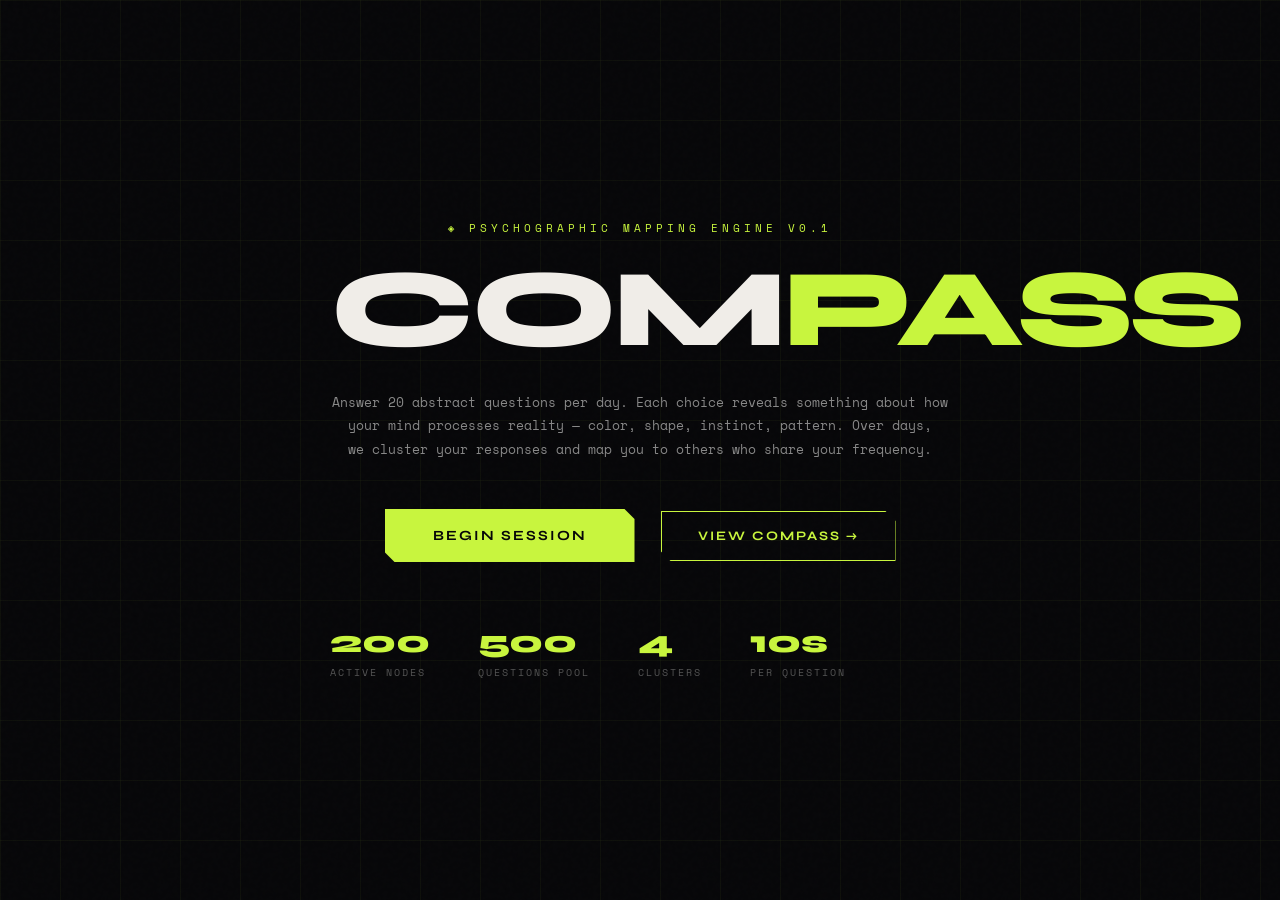
==== index.html @ 15a4ec9a "Initial commit: Psycho Compass - psychological archetype quiz with constellation map" ====
<!DOCTYPE html>
<html lang="en">
<head>
  <meta charset="UTF-8">
  <meta name="viewport" content="width=device-width, initial-scale=1.0">
  <title>COMPASS — Psychographic Cluster Engine</title>
  <link href="https://fonts.googleapis.com/css2?family=Space+Mono:ital,wght@0,400;0,700;1,400&family=Syne:wght@400;700;800&display=swap" rel="stylesheet">
  <link rel="stylesheet" href="styles.css">
</head>
<body>

<!-- TIMEOUT FLASH -->
<div class="timeout-flash" id="timeout-flash"></div>

<!-- TOOLTIP -->
<div class="tooltip" id="tooltip">
  <div class="tooltip-name" id="tt-name"></div>
  <div class="tooltip-cluster" id="tt-cluster"></div>
  <div class="tooltip-sim" id="tt-sim"></div>
</div>

<!-- ══════════════ INTRO SCREEN ══════════════ -->
<div class="screen active" id="screen-intro">
  <div class="grid-bg"></div>
  <div class="noise"></div>
  <div class="intro-content">
    <div class="intro-label">◈ Psychographic Mapping Engine v0.1</div>
    <h1 class="intro-title">COM<span>PASS</span></h1>
    <p class="intro-desc">
      Answer 20 abstract questions per day. Each choice reveals something about how<br>
      your mind processes reality — color, shape, instinct, pattern. Over days,<br>
      we cluster your responses and map you to others who share your frequency.
    </p>
    <div>
      <button class="btn-primary" onclick="startQuiz()">BEGIN SESSION</button>
      <button class="btn-secondary" onclick="skipToCompass()">VIEW COMPASS →</button>
    </div>
    <div class="stats-row">
      <div class="stat">
        <div class="stat-num">200</div>
        <div class="stat-label">Active nodes</div>
      </div>
      <div class="stat">
        <div class="stat-num">500</div>
        <div class="stat-label">Questions pool</div>
      </div>
      <div class="stat">
        <div class="stat-num">4</div>
        <div class="stat-label">Clusters</div>
      </div>
      <div class="stat">
        <div class="stat-num">10s</div>
        <div class="stat-label">Per question</div>
      </div>
    </div>
  </div>
</div>

<!-- ══════════════ QUESTION SCREEN ══════════════ -->
<div class="screen" id="screen-question">
  <div class="q-bg-pulse" id="q-bg-pulse"></div>
  <div class="q-container">
    <div class="q-header">
      <div class="q-progress-wrap">
        <div class="q-progress-bar" id="q-progress-bar"></div>
      </div>
      <div class="q-counter" id="q-counter">01 / 20</div>
      <div class="q-timer-ring" id="timer-ring">
        <svg viewBox="0 0 48 48" width="56" height="56">
          <circle class="ring-bg" cx="24" cy="24" r="22"/>
          <circle class="ring-fill" id="ring-fill" cx="24" cy="24" r="22"/>
        </svg>
        <div class="q-timer-text" id="timer-text">10</div>
      </div>
    </div>
    <div id="q-content" class="q-enter">
      <div class="q-category" id="q-category">VISUAL PREFERENCE</div>
      <div class="q-text" id="q-text">Which color speaks to you right now?</div>
      <div class="q-options" id="q-options"></div>
    </div>
    <div style="margin-top: 32px; display: flex; justify-content: space-between; align-items: center;">
      <div class="day-chips" id="day-chips"></div>
      <div style="font-size: 10px; color: #333; letter-spacing: 2px;">SKIP WITH ↵</div>
    </div>
  </div>
</div>

<!-- ══════════════ PROCESSING SCREEN ══════════════ -->
<div class="screen" id="screen-processing">
  <div class="processing-title">◈ CLUSTERING RESPONSES</div>
  <div class="processing-visual">
    <div class="proc-ring"></div>
    <div class="proc-ring"></div>
    <div class="proc-ring"></div>
    <div class="proc-ring"></div>
    <div class="proc-center" id="proc-pct">0%</div>
  </div>
  <div id="proc-log-1" class="proc-log">Initializing 200 bot profiles...</div>
  <div id="proc-log-2" class="proc-log">Generating response vectors...</div>
  <div id="proc-log-3" class="proc-log">Running K-means clustering...</div>
  <div id="proc-log-4" class="proc-log">Projecting to 2D manifold (UMAP)...</div>
  <div id="proc-log-5" class="proc-log">Placing nodes on compass...</div>
  <div class="proc-bar-wrap">
    <div class="proc-bar" id="proc-bar"></div>
  </div>
</div>

<!-- ══════════════ COMPASS SCREEN ══════════════ -->
<div class="screen" id="screen-compass">
  <div class="compass-header">
    <div>
      <div style="font-size:10px;letter-spacing:3px;color:#555;text-transform:uppercase;margin-bottom:4px;">◈ Session complete — Day 1 of 20</div>
      <div class="compass-title">YOUR COM<span>PASS</span></div>
    </div>
    <div style="display:flex;gap:12px;align-items:center;">
      <div id="user-cluster-badge" style="padding:8px 20px;font-size:11px;letter-spacing:2px;text-transform:uppercase;border:1px solid var(--acid);color:var(--acid);">CLUSTER: —</div>
      <button class="btn-secondary" onclick="showScreen('screen-intro')" style="margin:0;">NEW SESSION</button>
    </div>
  </div>
  <div class="compass-layout">
    <div class="compass-wrap" id="compass-wrap">
      <canvas id="compass-canvas"></canvas>
    </div>
    <div class="compass-legend" id="compass-legend" style="overflow-y:auto;max-height:80vh;">
      <div class="sidebar-section">
        <div class="sidebar-title">Cluster Map</div>
        <div id="cluster-cards"></div>
      </div>
      <div class="sidebar-section">
        <div class="sidebar-title">Your Matches</div>
        <div id="match-list"></div>
      </div>
      <div class="sidebar-section">
        <div class="sidebar-title">Progress</div>
        <div style="font-size:11px;color:#666;margin-bottom:12px;">Cluster confidence improves with more sessions</div>
        <div style="display:flex;gap:4px;">
          <div style="flex:1;height:4px;background:var(--acid);border-radius:2px;"></div>
          <div style="flex:1;height:4px;background:var(--border);border-radius:2px;"></div>
          <div style="flex:1;height:4px;background:var(--border);border-radius:2px;"></div>
          <div style="flex:1;height:4px;background:var(--border);border-radius:2px;"></div>
          <div style="flex:1;height:4px;background:var(--border);border-radius:2px;"></div>
        </div>
        <div style="display:flex;justify-content:space-between;margin-top:6px;font-size:9px;color:#444;">
          <span>D1</span><span>D5</span><span>D10</span><span>D15</span><span>D20</span>
        </div>
      </div>
    </div>
  </div>
</div>

<script src="data.js"></script>
<script src="engine.js"></script>
<script src="app.js"></script>
</body>
</html>
---- styles.css ----
/* ══════════════════════════════════════════════════════
   COMPASS — Psychographic Cluster Engine
   styles.css
   ══════════════════════════════════════════════════════ */

:root {
  --black: #060608;
  --white: #f0ede8;
  --acid: #c8f53e;
  --pink: #ff3d6e;
  --blue: #1a8cff;
  --orange: #ff6b35;
  --muted: #2a2a30;
  --border: #333340;
}

* { margin: 0; padding: 0; box-sizing: border-box; }

body {
  background: var(--black);
  color: var(--white);
  font-family: 'Space Mono', monospace;
  min-height: 100vh;
  overflow-x: hidden;
}

/* ── Screens ─────────────────────────────────────── */
.screen { display: none; min-height: 100vh; }
.screen.active { display: flex; flex-direction: column; }

/* ── Intro ───────────────────────────────────────── */
#screen-intro {
  align-items: center;
  justify-content: center;
  text-align: center;
  position: relative;
  overflow: hidden;
}

.grid-bg {
  position: absolute;
  inset: 0;
  background-image:
    linear-gradient(rgba(200,245,62,0.04) 1px, transparent 1px),
    linear-gradient(90deg, rgba(200,245,62,0.04) 1px, transparent 1px);
  background-size: 60px 60px;
  animation: gridPulse 8s ease-in-out infinite;
}
@keyframes gridPulse {
  0%,100% { opacity: 0.4; }
  50% { opacity: 1; }
}

.noise {
  position: absolute;
  inset: 0;
  background-image: url("data:image/svg+xml,%3Csvg viewBox='0 0 200 200' xmlns='http://www.w3.org/2000/svg'%3E%3Cfilter id='n'%3E%3CfeTurbulence type='fractalNoise' baseFrequency='0.9' numOctaves='4' stitchTiles='stitch'/%3E%3C/filter%3E%3Crect width='100%25' height='100%25' filter='url(%23n)' opacity='0.03'/%3E%3C/svg%3E");
  opacity: 0.5;
  pointer-events: none;
}

.intro-content { position: relative; z-index: 1; max-width: 700px; padding: 40px; }

.intro-label {
  font-size: 11px;
  letter-spacing: 4px;
  color: var(--acid);
  text-transform: uppercase;
  margin-bottom: 24px;
  opacity: 0;
  animation: fadeUp 0.8s 0.2s forwards;
}

.intro-title {
  font-family: 'Syne', sans-serif;
  font-size: clamp(60px, 12vw, 110px);
  font-weight: 800;
  line-height: 0.9;
  letter-spacing: -4px;
  margin-bottom: 32px;
  opacity: 0;
  animation: fadeUp 0.8s 0.4s forwards;
}
.intro-title span { color: var(--acid); }

.intro-desc {
  font-size: 13px;
  line-height: 1.8;
  color: #888;
  margin-bottom: 48px;
  opacity: 0;
  animation: fadeUp 0.8s 0.6s forwards;
}

.stats-row {
  display: flex;
  gap: 48px;
  margin-top: 60px;
  opacity: 0;
  animation: fadeUp 0.8s 1s forwards;
}
.stat { text-align: left; }
.stat-num { font-family: 'Syne', sans-serif; font-size: 32px; font-weight: 800; color: var(--acid); }
.stat-label { font-size: 10px; letter-spacing: 2px; color: #555; text-transform: uppercase; margin-top: 4px; }

@keyframes fadeUp {
  from { opacity: 0; transform: translateY(20px); }
  to { opacity: 1; transform: translateY(0); }
}

/* ── Buttons ─────────────────────────────────────── */
.btn-primary {
  display: inline-block;
  padding: 18px 48px;
  background: var(--acid);
  color: var(--black);
  font-family: 'Syne', sans-serif;
  font-weight: 700;
  font-size: 14px;
  letter-spacing: 2px;
  text-transform: uppercase;
  cursor: pointer;
  border: none;
  transition: all 0.2s;
  opacity: 0;
  animation: fadeUp 0.8s 0.8s forwards;
  clip-path: polygon(0 0, calc(100% - 10px) 0, 100% 10px, 100% 100%, 10px 100%, 0 calc(100% - 10px));
}
.btn-primary:hover { background: var(--white); transform: translate(-2px, -2px); }

.btn-secondary {
  display: inline-block;
  padding: 16px 36px;
  background: transparent;
  color: var(--acid);
  font-family: 'Syne', sans-serif;
  font-weight: 700;
  font-size: 13px;
  letter-spacing: 2px;
  text-transform: uppercase;
  cursor: pointer;
  border: 1px solid var(--acid);
  transition: all 0.2s;
  margin-left: 16px;
  clip-path: polygon(0 0, calc(100% - 10px) 0, 100% 10px, 100% 100%, 10px 100%, 0 calc(100% - 10px));
}
.btn-secondary:hover { background: rgba(200,245,62,0.1); }

/* ── Question Screen ─────────────────────────────── */
#screen-question {
  align-items: center;
  justify-content: center;
  padding: 40px;
  position: relative;
  overflow: hidden;
}

.q-bg-pulse {
  position: absolute;
  inset: 0;
  background: radial-gradient(circle at var(--mx, 50%) var(--my, 50%), rgba(200,245,62,0.03) 0%, transparent 60%);
  transition: background 0.5s;
}

.q-container { position: relative; z-index: 1; width: 100%; max-width: 680px; }

.q-header {
  display: flex;
  justify-content: space-between;
  align-items: center;
  margin-bottom: 48px;
}

.q-progress-wrap {
  flex: 1;
  height: 2px;
  background: var(--border);
  position: relative;
  overflow: hidden;
}
.q-progress-bar {
  height: 100%;
  background: var(--acid);
  transition: width 0.3s;
  position: relative;
}
.q-progress-bar::after {
  content: '';
  position: absolute;
  right: 0; top: -2px;
  width: 6px; height: 6px;
  background: var(--acid);
  border-radius: 50%;
}

.q-counter { font-size: 11px; letter-spacing: 2px; color: #555; margin-left: 24px; white-space: nowrap; }

.q-timer-ring { width: 56px; height: 56px; position: relative; margin-left: 24px; flex-shrink: 0; }
.q-timer-ring svg { transform: rotate(-90deg); }
.q-timer-ring .ring-bg { fill: none; stroke: var(--border); stroke-width: 3; }
.q-timer-ring .ring-fill {
  fill: none;
  stroke: var(--acid);
  stroke-width: 3;
  stroke-linecap: round;
  stroke-dasharray: 138;
  stroke-dashoffset: 0;
  transition: stroke-dashoffset 1s linear, stroke 0.3s;
}
.q-timer-text {
  position: absolute;
  inset: 0;
  display: flex;
  align-items: center;
  justify-content: center;
  font-family: 'Syne', sans-serif;
  font-weight: 700;
  font-size: 16px;
}

.q-category { font-size: 10px; letter-spacing: 3px; color: var(--acid); text-transform: uppercase; margin-bottom: 16px; }
.q-text { font-family: 'Syne', sans-serif; font-size: clamp(22px, 4vw, 36px); font-weight: 700; line-height: 1.2; margin-bottom: 48px; min-height: 80px; }

.q-options { display: grid; grid-template-columns: 1fr 1fr; gap: 12px; }

.q-option {
  padding: 24px 20px;
  border: 1px solid var(--border);
  cursor: pointer;
  transition: all 0.15s;
  position: relative;
  overflow: hidden;
  background: rgba(255,255,255,0.02);
  clip-path: polygon(0 0, calc(100% - 8px) 0, 100% 8px, 100% 100%, 8px 100%, 0 calc(100% - 8px));
}
.q-option:hover { border-color: var(--acid); background: rgba(200,245,62,0.06); transform: translateY(-2px); }
.q-option.selected { border-color: var(--acid); background: rgba(200,245,62,0.12); }
.q-option.timeout { opacity: 0.3; pointer-events: none; }

.opt-letter { font-size: 10px; letter-spacing: 2px; color: #555; margin-bottom: 8px; display: block; }
.opt-icon { font-size: 28px; margin-bottom: 8px; display: block; }
.opt-text { font-family: 'Syne', sans-serif; font-weight: 700; font-size: 14px; }
.opt-sub { font-size: 11px; color: #666; margin-top: 4px; }

.color-swatch { width: 48px; height: 48px; border-radius: 50%; margin-bottom: 10px; display: block; }

/* ── Timeout Flash ───────────────────────────────── */
.timeout-flash {
  position: fixed;
  inset: 0;
  background: rgba(255,61,110,0.15);
  pointer-events: none;
  opacity: 0;
  z-index: 999;
  transition: opacity 0.1s;
}
.timeout-flash.show { opacity: 1; }

/* ── Processing Screen ───────────────────────────── */
#screen-processing { align-items: center; justify-content: center; text-align: center; }

.processing-title { font-family: 'Syne', sans-serif; font-size: 14px; letter-spacing: 4px; text-transform: uppercase; color: var(--acid); margin-bottom: 48px; }

.processing-visual { width: 200px; height: 200px; position: relative; margin: 0 auto 48px; }

.proc-ring { position: absolute; border-radius: 50%; border: 1px solid transparent; animation: spin 3s linear infinite; }
.proc-ring:nth-child(1) { inset: 0; border-top-color: var(--acid); animation-duration: 2s; }
.proc-ring:nth-child(2) { inset: 20px; border-right-color: var(--pink); animation-duration: 3s; animation-direction: reverse; }
.proc-ring:nth-child(3) { inset: 40px; border-bottom-color: var(--blue); animation-duration: 4s; }
.proc-ring:nth-child(4) { inset: 60px; border-left-color: var(--orange); animation-duration: 2.5s; animation-direction: reverse; }

.proc-center {
  position: absolute;
  inset: 80px;
  background: var(--acid);
  border-radius: 50%;
  display: flex;
  align-items: center;
  justify-content: center;
  font-family: 'Syne', sans-serif;
  font-weight: 800;
  font-size: 20px;
  color: var(--black);
  animation: pulseCenter 1.5s ease-in-out infinite;
}
@keyframes pulseCenter { 0%,100% { transform: scale(1); } 50% { transform: scale(1.1); } }
@keyframes spin { to { transform: rotate(360deg); } }

.proc-log { font-size: 11px; color: #555; letter-spacing: 1px; min-height: 20px; margin-bottom: 8px; }
.proc-log.active { color: var(--acid); }

.proc-bar-wrap { width: 300px; height: 2px; background: var(--border); margin: 24px auto; overflow: hidden; }
.proc-bar { height: 100%; background: var(--acid); width: 0%; transition: width 0.3s; }

/* ── Compass Screen ──────────────────────────────── */
#screen-compass { padding: 24px; flex-direction: column; }

.compass-header {
  display: flex;
  justify-content: space-between;
  align-items: center;
  margin-bottom: 24px;
  padding-bottom: 16px;
  border-bottom: 1px solid var(--border);
}

.compass-title { font-family: 'Syne', sans-serif; font-size: 24px; font-weight: 800; letter-spacing: -1px; }
.compass-title span { color: var(--acid); }

.compass-layout { display: grid; grid-template-columns: 1fr 340px; gap: 24px; flex: 1; min-height: 0; }

.compass-wrap {
  position: relative;
  background: rgba(255,255,255,0.02);
  border: 1px solid var(--border);
  display: flex;
  align-items: center;
  justify-content: center;
  padding: 40px;
  min-height: 600px;
}

#compass-canvas { display: block; max-width: 100%; max-height: 100%; cursor: crosshair; }

.compass-legend { display: flex; flex-direction: column; gap: 16px; }

.legend-card { padding: 20px; border: 1px solid var(--border); background: rgba(255,255,255,0.02); transition: all 0.2s; }
.legend-card:hover { border-color: rgba(200,245,62,0.3); background: rgba(200,245,62,0.03); }
.legend-card.active { border-color: var(--acid); background: rgba(200,245,62,0.06); }

.legend-dot { width: 10px; height: 10px; border-radius: 50%; display: inline-block; margin-right: 8px; }
.legend-name { font-family: 'Syne', sans-serif; font-weight: 700; font-size: 14px; display: flex; align-items: center; margin-bottom: 6px; }
.legend-desc { font-size: 11px; color: #666; line-height: 1.6; }
.legend-count { font-size: 10px; color: var(--acid); letter-spacing: 1px; margin-top: 8px; }

.sidebar-section { padding: 20px; border: 1px solid var(--border); background: rgba(255,255,255,0.02); }
.sidebar-title { font-size: 10px; letter-spacing: 3px; color: #555; text-transform: uppercase; margin-bottom: 16px; }

.match-card { padding: 14px; border: 1px solid var(--border); margin-bottom: 8px; display: flex; align-items: center; gap: 12px; transition: all 0.2s; cursor: pointer; }
.match-card:hover { border-color: var(--acid); }

.match-avatar { width: 36px; height: 36px; border-radius: 50%; display: flex; align-items: center; justify-content: center; font-family: 'Syne', sans-serif; font-weight: 800; font-size: 13px; color: var(--black); flex-shrink: 0; }
.match-name { font-size: 12px; font-weight: 700; }
.match-sim { font-size: 10px; color: #666; margin-top: 2px; }
.match-sim span { color: var(--acid); }

/* ── Tooltip ─────────────────────────────────────── */
.tooltip {
  position: fixed;
  background: var(--black);
  border: 1px solid var(--acid);
  padding: 12px 16px;
  font-size: 11px;
  pointer-events: none;
  z-index: 100;
  display: none;
  max-width: 200px;
}
.tooltip.show { display: block; }
.tooltip-name { font-family: 'Syne', sans-serif; font-weight: 700; font-size: 13px; margin-bottom: 4px; }
.tooltip-cluster { color: var(--acid); font-size: 10px; letter-spacing: 1px; }
.tooltip-sim { color: #888; font-size: 10px; margin-top: 4px; }

/* ── Misc ────────────────────────────────────────── */
.tag { display: inline-block; padding: 4px 10px; background: rgba(200,245,62,0.1); color: var(--acid); font-size: 10px; letter-spacing: 2px; text-transform: uppercase; margin-right: 8px; margin-bottom: 8px; }
.divider { height: 1px; background: var(--border); margin: 20px 0; }

.day-chips { display: flex; gap: 6px; flex-wrap: wrap; margin-top: 8px; }
.day-chip { width: 28px; height: 28px; border: 1px solid var(--border); display: flex; align-items: center; justify-content: center; font-size: 10px; color: #555; cursor: pointer; transition: all 0.15s; }
.day-chip.done { background: var(--acid); color: var(--black); border-color: var(--acid); }
.day-chip.active { border-color: var(--acid); color: var(--acid); }

.q-enter { animation: qEnter 0.3s forwards; }
@keyframes qEnter { from { opacity: 0; transform: translateX(30px); } to { opacity: 1; transform: translateX(0); } }
.q-exit { animation: qExit 0.2s forwards; }
@keyframes qExit { from { opacity: 1; transform: translateX(0); } to { opacity: 0; transform: translateX(-30px); } }

/* ── Responsive ──────────────────────────────────── */
@media (max-width: 768px) {
  .compass-layout { grid-template-columns: 1fr; }
  .q-options { grid-template-columns: 1fr; }
  .stats-row { gap: 24px; }
}
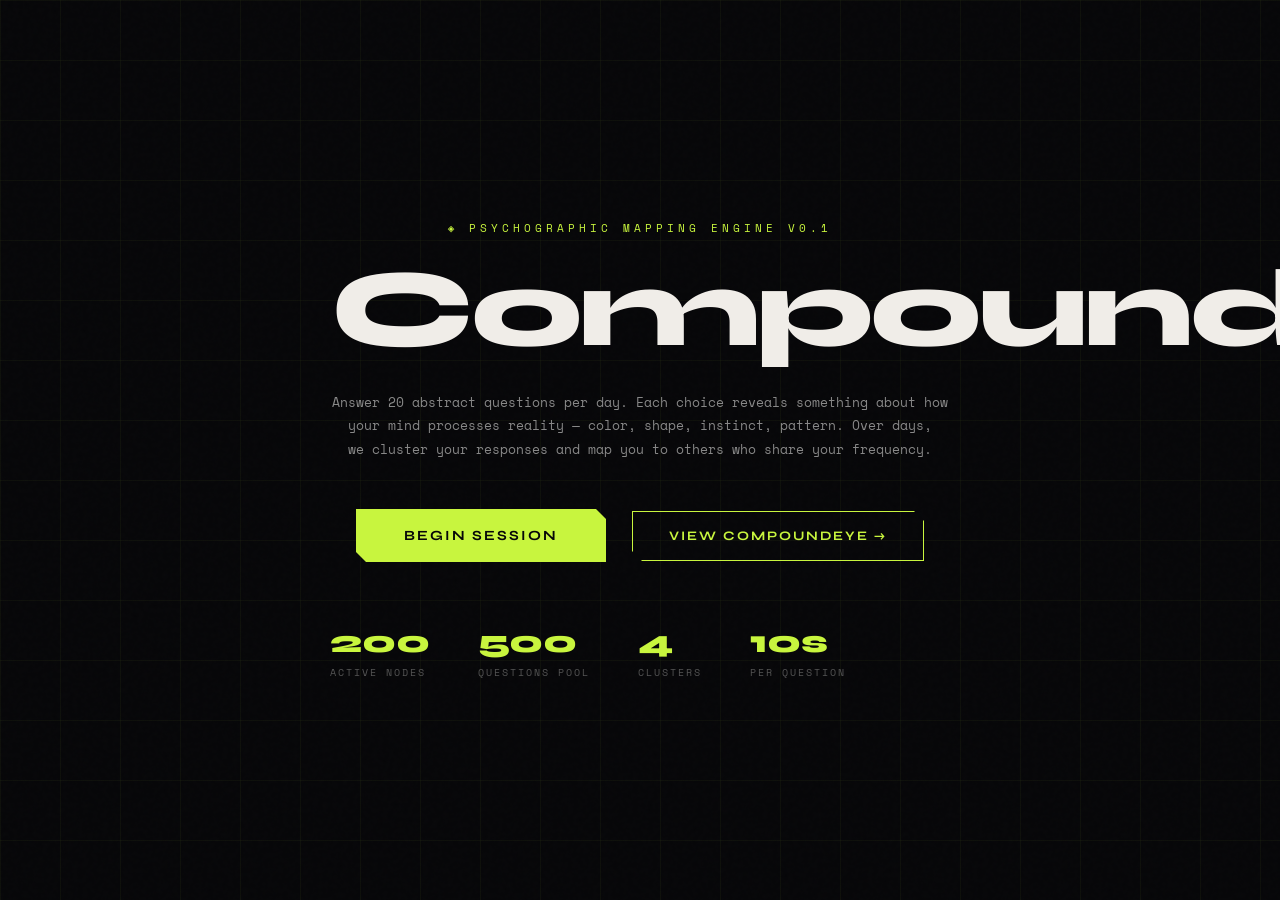
==== commit 5b76c27c: "Make pshycho compass as the homepage" ====
--- a/index.html
+++ b/index.html
@@ -3,153 +3,16 @@
 <head>
   <meta charset="UTF-8">
   <meta name="viewport" content="width=device-width, initial-scale=1.0">
-  <title>COMPASS — Psychographic Cluster Engine</title>
-  <link href="https://fonts.googleapis.com/css2?family=Space+Mono:ital,wght@0,400;0,700;1,400&family=Syne:wght@400;700;800&display=swap" rel="stylesheet">
-  <link rel="stylesheet" href="styles.css">
+  <title>Psycho Compass</title>
+  <meta http-equiv="refresh" content="0; url=./psycho-compass.html">
+  <link rel="canonical" href="./psycho-compass.html">
+  <script>
+    window.location.replace("./psycho-compass.html");
+  </script>
 </head>
 <body>
-
-<!-- TIMEOUT FLASH -->
-<div class="timeout-flash" id="timeout-flash"></div>
-
-<!-- TOOLTIP -->
-<div class="tooltip" id="tooltip">
-  <div class="tooltip-name" id="tt-name"></div>
-  <div class="tooltip-cluster" id="tt-cluster"></div>
-  <div class="tooltip-sim" id="tt-sim"></div>
-</div>
-
-<!-- ══════════════ INTRO SCREEN ══════════════ -->
-<div class="screen active" id="screen-intro">
-  <div class="grid-bg"></div>
-  <div class="noise"></div>
-  <div class="intro-content">
-    <div class="intro-label">◈ Psychographic Mapping Engine v0.1</div>
-    <h1 class="intro-title">COM<span>PASS</span></h1>
-    <p class="intro-desc">
-      Answer 20 abstract questions per day. Each choice reveals something about how<br>
-      your mind processes reality — color, shape, instinct, pattern. Over days,<br>
-      we cluster your responses and map you to others who share your frequency.
-    </p>
-    <div>
-      <button class="btn-primary" onclick="startQuiz()">BEGIN SESSION</button>
-      <button class="btn-secondary" onclick="skipToCompass()">VIEW COMPASS →</button>
-    </div>
-    <div class="stats-row">
-      <div class="stat">
-        <div class="stat-num">200</div>
-        <div class="stat-label">Active nodes</div>
-      </div>
-      <div class="stat">
-        <div class="stat-num">500</div>
-        <div class="stat-label">Questions pool</div>
-      </div>
-      <div class="stat">
-        <div class="stat-num">4</div>
-        <div class="stat-label">Clusters</div>
-      </div>
-      <div class="stat">
-        <div class="stat-num">10s</div>
-        <div class="stat-label">Per question</div>
-      </div>
-    </div>
-  </div>
-</div>
-
-<!-- ══════════════ QUESTION SCREEN ══════════════ -->
-<div class="screen" id="screen-question">
-  <div class="q-bg-pulse" id="q-bg-pulse"></div>
-  <div class="q-container">
-    <div class="q-header">
-      <div class="q-progress-wrap">
-        <div class="q-progress-bar" id="q-progress-bar"></div>
-      </div>
-      <div class="q-counter" id="q-counter">01 / 20</div>
-      <div class="q-timer-ring" id="timer-ring">
-        <svg viewBox="0 0 48 48" width="56" height="56">
-          <circle class="ring-bg" cx="24" cy="24" r="22"/>
-          <circle class="ring-fill" id="ring-fill" cx="24" cy="24" r="22"/>
-        </svg>
-        <div class="q-timer-text" id="timer-text">10</div>
-      </div>
-    </div>
-    <div id="q-content" class="q-enter">
-      <div class="q-category" id="q-category">VISUAL PREFERENCE</div>
-      <div class="q-text" id="q-text">Which color speaks to you right now?</div>
-      <div class="q-options" id="q-options"></div>
-    </div>
-    <div style="margin-top: 32px; display: flex; justify-content: space-between; align-items: center;">
-      <div class="day-chips" id="day-chips"></div>
-      <div style="font-size: 10px; color: #333; letter-spacing: 2px;">SKIP WITH ↵</div>
-    </div>
-  </div>
-</div>
-
-<!-- ══════════════ PROCESSING SCREEN ══════════════ -->
-<div class="screen" id="screen-processing">
-  <div class="processing-title">◈ CLUSTERING RESPONSES</div>
-  <div class="processing-visual">
-    <div class="proc-ring"></div>
-    <div class="proc-ring"></div>
-    <div class="proc-ring"></div>
-    <div class="proc-ring"></div>
-    <div class="proc-center" id="proc-pct">0%</div>
-  </div>
-  <div id="proc-log-1" class="proc-log">Initializing 200 bot profiles...</div>
-  <div id="proc-log-2" class="proc-log">Generating response vectors...</div>
-  <div id="proc-log-3" class="proc-log">Running K-means clustering...</div>
-  <div id="proc-log-4" class="proc-log">Projecting to 2D manifold (UMAP)...</div>
-  <div id="proc-log-5" class="proc-log">Placing nodes on compass...</div>
-  <div class="proc-bar-wrap">
-    <div class="proc-bar" id="proc-bar"></div>
-  </div>
-</div>
-
-<!-- ══════════════ COMPASS SCREEN ══════════════ -->
-<div class="screen" id="screen-compass">
-  <div class="compass-header">
-    <div>
-      <div style="font-size:10px;letter-spacing:3px;color:#555;text-transform:uppercase;margin-bottom:4px;">◈ Session complete — Day 1 of 20</div>
-      <div class="compass-title">YOUR COM<span>PASS</span></div>
-    </div>
-    <div style="display:flex;gap:12px;align-items:center;">
-      <div id="user-cluster-badge" style="padding:8px 20px;font-size:11px;letter-spacing:2px;text-transform:uppercase;border:1px solid var(--acid);color:var(--acid);">CLUSTER: —</div>
-      <button class="btn-secondary" onclick="showScreen('screen-intro')" style="margin:0;">NEW SESSION</button>
-    </div>
-  </div>
-  <div class="compass-layout">
-    <div class="compass-wrap" id="compass-wrap">
-      <canvas id="compass-canvas"></canvas>
-    </div>
-    <div class="compass-legend" id="compass-legend" style="overflow-y:auto;max-height:80vh;">
-      <div class="sidebar-section">
-        <div class="sidebar-title">Cluster Map</div>
-        <div id="cluster-cards"></div>
-      </div>
-      <div class="sidebar-section">
-        <div class="sidebar-title">Your Matches</div>
-        <div id="match-list"></div>
-      </div>
-      <div class="sidebar-section">
-        <div class="sidebar-title">Progress</div>
-        <div style="font-size:11px;color:#666;margin-bottom:12px;">Cluster confidence improves with more sessions</div>
-        <div style="display:flex;gap:4px;">
-          <div style="flex:1;height:4px;background:var(--acid);border-radius:2px;"></div>
-          <div style="flex:1;height:4px;background:var(--border);border-radius:2px;"></div>
-          <div style="flex:1;height:4px;background:var(--border);border-radius:2px;"></div>
-          <div style="flex:1;height:4px;background:var(--border);border-radius:2px;"></div>
-          <div style="flex:1;height:4px;background:var(--border);border-radius:2px;"></div>
-        </div>
-        <div style="display:flex;justify-content:space-between;margin-top:6px;font-size:9px;color:#444;">
-          <span>D1</span><span>D5</span><span>D10</span><span>D15</span><span>D20</span>
-        </div>
-      </div>
-    </div>
-  </div>
-</div>
-
-<script src="data.js"></script>
-<script src="engine.js"></script>
-<script src="app.js"></script>
+  <p>
+    Redirecting to <a href="./psycho-compass.html">psycho-compass.html</a>...
+  </p>
 </body>
 </html>
